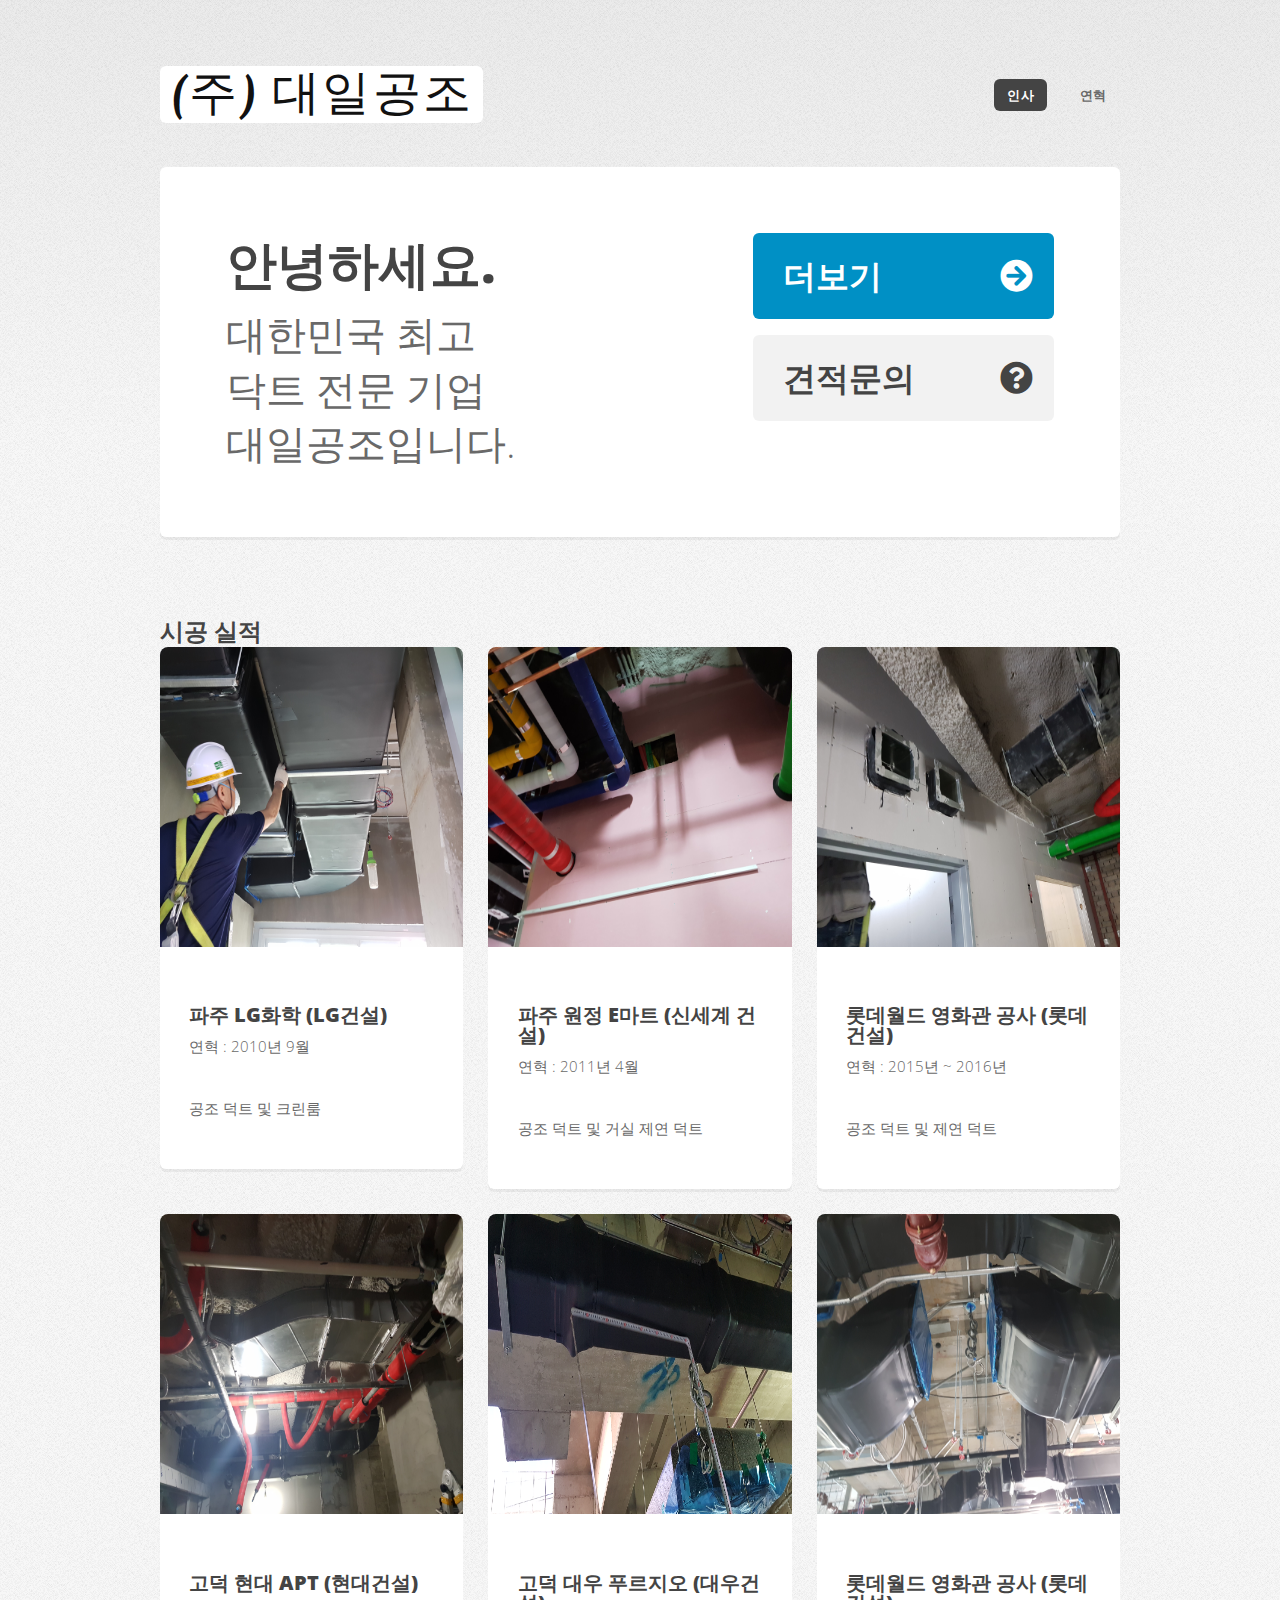
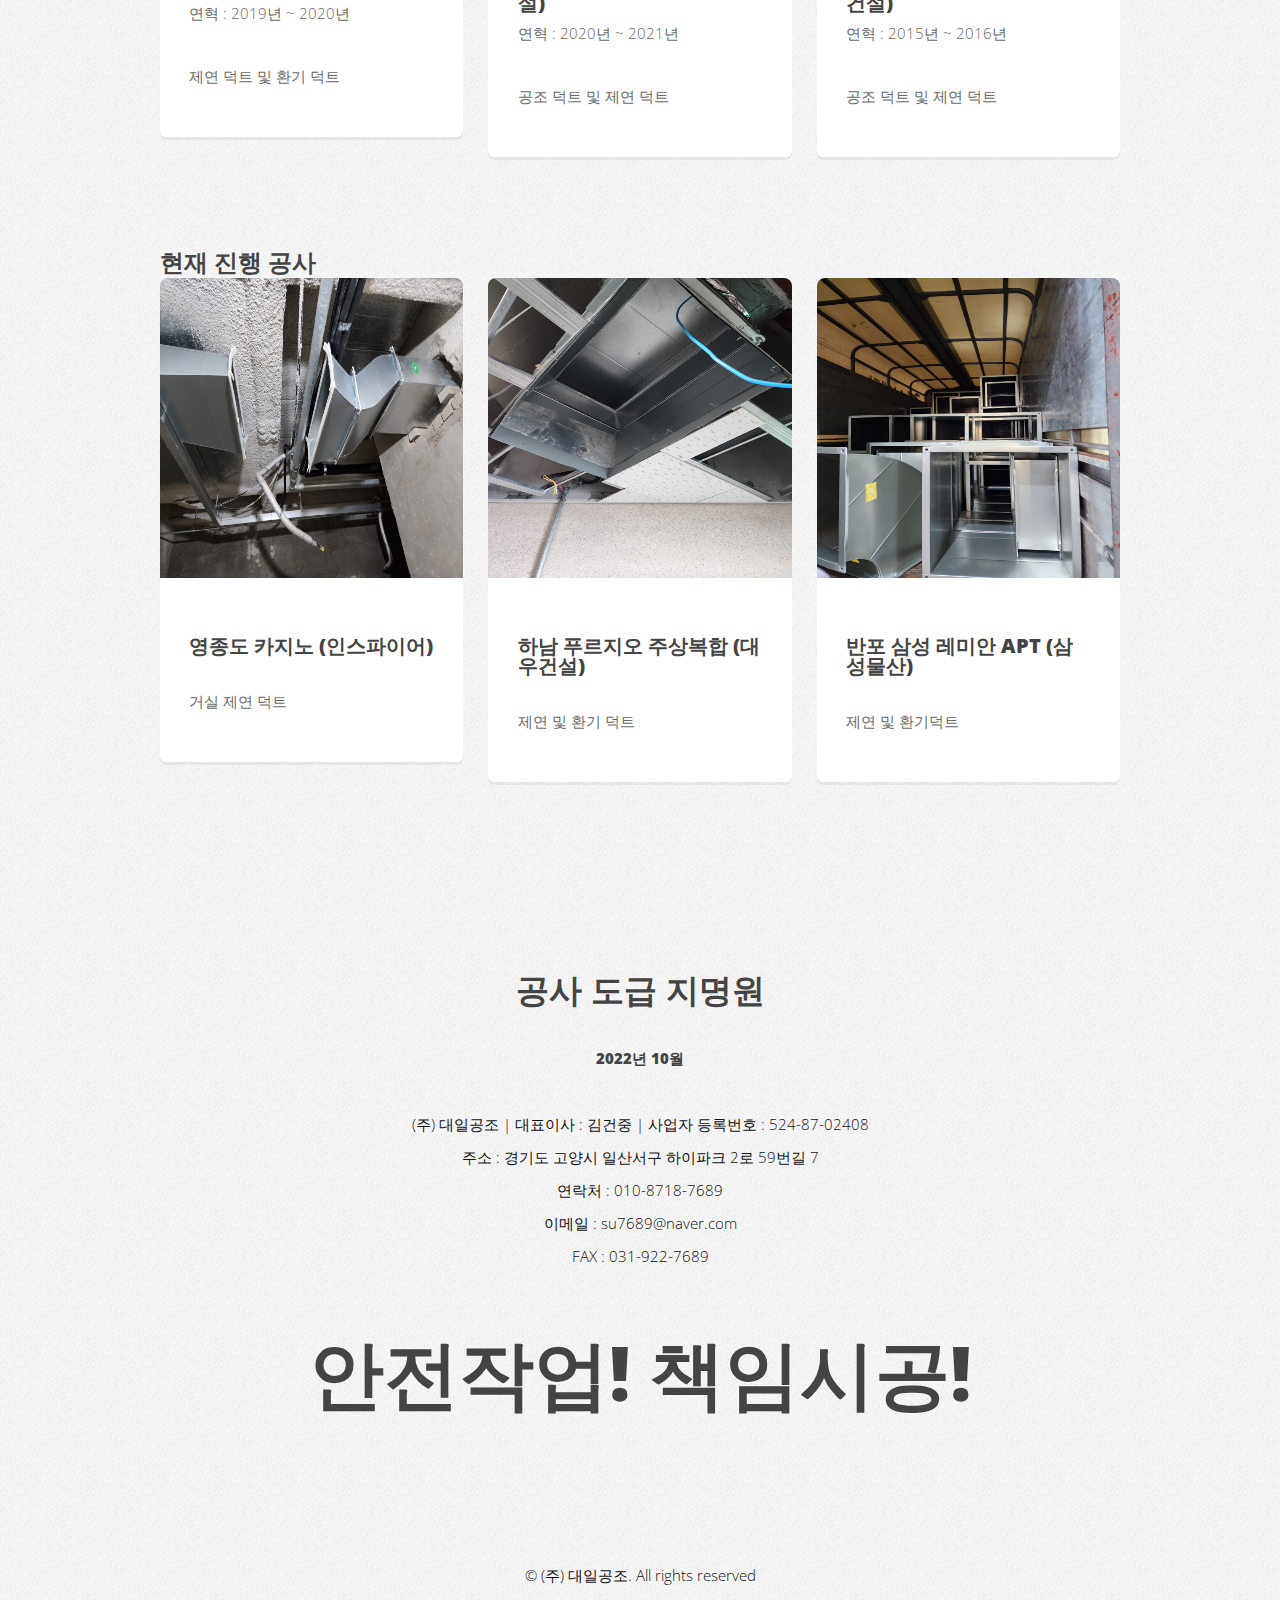
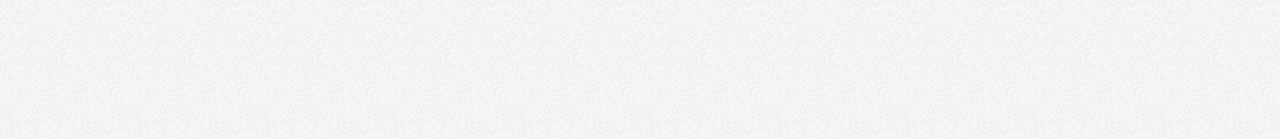
==== index.html @ 2bed3e85 "daeil" ====
<!DOCTYPE HTML>
<!--
	Verti by HTML5 UP
	html5up.net | @ajlkn
	Free for personal and commercial use under the CCA 3.0 license (html5up.net/license)
-->
<html>
	<head>
		<title>(주) 대일공조</title>
		<meta charset="utf-8" />
		<meta name="viewport" content="width=device-width, initial-scale=1, user-scalable=no" />
		<link rel="stylesheet" href="assets/css/main.css" />
	</head>
	<body class="is-preload homepage">
		<div id="page-wrapper">

			<!-- Header -->
				<div id="header-wrapper">
					<header id="header" class="container">

						<!-- Logo -->
							<div id="logo">
								<h1><a href="index.html">(주) 대일공조</a></h1><br/>								
								<!-- <span></span> -->
							</div>

						<!-- Nav -->
							<nav id="nav">
								<ul>
									<li class="current"><a href="index.html">인사</a></li>
									<!-- <li>
										<a href="#">Dropdown</a>
										<ul>
											<li><a href="#">Lorem ipsum dolor</a></li>
											<li><a href="#">Magna phasellus</a></li>
											<li>
												<a href="#">Phasellus consequat</a>
												<ul>
													<li><a href="#">Lorem ipsum dolor</a></li>
													<li><a href="#">Phasellus consequat</a></li>
													<li><a href="#">Magna phasellus</a></li>
													<li><a href="#">Etiam dolore nisl</a></li>
												</ul>
											</li>
											<li><a href="#">Veroeros feugiat</a></li>
										</ul>
									</li>
									<li><a href="left-sidebar.html">Left Sidebar</a></li>
									<li><a href="right-sidebar.html">Right Sidebar</a></li> -->
									<li><a href="no-sidebar.html">연혁</a></li>
								</ul>
							</nav>

					</header>
				</div>

			<!-- Banner -->
				<div id="banner-wrapper">
					<div id="banner" class="box container">
						<div class="row">
							<div class="col-7 col-12-medium">
								<h2>안녕하세요.</h2>
								<p>대한민국 최고 <br/> 닥트 전문 기업 <br/> 대일공조입니다.</p>
							</div>
							<div class="col-5 col-12-medium">
								<ul>
									<li><a href="no-sidebar.html" class="button large icon solid fa-arrow-circle-right">더보기</a></li>
									<li><a href="#" class="button alt large icon solid fa-question-circle">견적문의</a></li>
								</ul>
							</div>
						</div>
					</div>
				</div>

			<!-- Features -->
				<div id="features-wrapper">
					<div class="container">
						<br/>
						<h1 style="font-size: 24px;">시공 실적</h1>
						<div class="row">
							
							<div class="col-4 col-12-medium">

								<!-- Box -->
									<section class="box feature">
										<a href="#" class="image featured"><img src="images/dae1.jpeg" alt="" /></a>
										<div class="inner">
											<header>
												<h2>파주 LG화학 (LG건설)</h2>
												<p>
													연혁 : 2010년 9월 <br/>										 
												</p>
											</header>
											<p>공조 덕트 및 크린룸</p>
										</div>
									</section>

							</div>
							<div class="col-4 col-12-medium">

								<!-- Box -->
									<section class="box feature">
										<a href="#" class="image featured"><img src="images/dae2.jpeg" alt="" /></a>
										<div class="inner">
											<header>
												<h2>파주 원정 E마트 (신세계 건설)</h2>
												<p>연혁 : 2011년 4월</p>
											</header>
											<p>공조 덕트 및 거실 제연 덕트</p>
										</div>
									</section>

							</div>
							<div class="col-4 col-12-medium">

								<!-- Box -->
									<section class="box feature">
										<a href="#" class="image featured"><img src="images/dae3.jpeg" alt="" /></a>
										<div class="inner">
											<header>
												<h2>롯데월드 영화관 공사 (롯데건설)</h2>
												<p>연혁 : 2015년 ~ 2016년</p>
											</header>
											<p>공조 덕트 및 제연 덕트</p>
										</div>
									</section>

							</div>

							<div class="col-4 col-12-medium">

								<!-- Box -->
									<section class="box feature">
										<a href="#" class="image featured"><img src="images/dae4.jpeg" alt="" /></a>
										<div class="inner">
											<header>
												<h2>고덕 현대 APT (현대건설)</h2>
												<p>연혁 : 2019년 ~ 2020년</p>
											</header>
											<p>제연 덕트 및 환기 덕트</p>
										</div>
									</section>

							</div>

							<div class="col-4 col-12-medium">

								<!-- Box -->
									<section class="box feature">
										<a href="#" class="image featured"><img src="images/dae5.jpeg" alt="" /></a>
										<div class="inner">
											<header>
												<h2>고덕 대우 푸르지오 (대우건설)</h2>
												<p>연혁 : 2020년 ~ 2021년</p>
											</header>
											<p>공조 덕트 및 제연 덕트</p>
										</div>
									</section>

							</div>

							<div class="col-4 col-12-medium">

								<!-- Box -->
									<section class="box feature">
										<a href="#" class="image featured"><img src="images/dae6.jpeg" alt="" /></a>
										<div class="inner">
											<header>
												<h2>롯데월드 영화관 공사 (롯데건설)</h2>
												<p>연혁 : 2015년 ~ 2016년</p>
											</header>
											<p>공조 덕트 및 제연 덕트</p>
										</div>
									</section>

							</div>
						</div>
					</div>
				</div>

			<!-- Main -->
			<div id="features-wrapper">
				<div class="container">
					<h1 style="font-size: 24px;">현재 진행 공사</h1>
					<div class="row">
						
						<div class="col-4 col-12-medium">

							<!-- Box -->
								<section class="box feature">
									<a href="#" class="image featured"><img src="images/dae7.jpeg" alt="" /></a>
									<div class="inner">
										<header>
											<h2>영종도 카지노 (인스파이어)</h2>											
										</header>
										<p>거실 제연 덕트</p>
									</div>
								</section>

						</div>
						<div class="col-4 col-12-medium">

							<!-- Box -->
								<section class="box feature">
									<a href="#" class="image featured"><img src="images/dae8.jpeg" alt="" /></a>
									<div class="inner">
										<header>
											<h2>하남 푸르지오 주상복합 (대우건설)</h2>											
										</header>
										<p>제연 및 환기 덕트</p>
									</div>
								</section>

						</div>
						<div class="col-4 col-12-medium">

							<!-- Box -->
								<section class="box feature">
									<a href="#" class="image featured"><img src="images/dae9.jpeg" alt="" /></a>
									<div class="inner">
										<header>
											<h2>반포 삼성 레미안 APT (삼성물산)</h2>											
										</header>
										<p>제연 및 환기덕트</p>
									</div>
								</section>

						</div>
												
					</div>
				</div>
			</div>

			<!-- Footer -->
				<div id="footer-wrapper">
					<footer id="footer" class="container">
						
						

						<div class="row">
							<div class="col-12">
								<div id="copyright">
									<h2>공사 도급 지명원</h2>
									<h1>2022년 10월</h1>
									<br />
									<p style="color: #111;">
										(주) 대일공조 | 대표이사 : 김건중 | 사업자 등록번호 : 524-87-02408<br/>
										주소 : 경기도 고양시 일산서구 하이파크 2로 59번길 7<br/>
										연락처 : 010-8718-7689<br/>
										이메일 : su7689@naver.com<br/>
										FAX : 031-922-7689
									</p>
									<br/>
									<h2 style="font-size: 75px;">안전작업! 책임시공!</h2>
									<br/>
									<br/>
									<ul class="menu">
										<li style="color: #111;">&copy; (주) 대일공조. All rights reserved</li>
									</ul>

									
								</div>
							</div>
						</div>
					</footer>
				</div>

			</div>

		<!-- Scripts -->

			<script src="assets/js/jquery.min.js"></script>
			<script src="assets/js/jquery.dropotron.min.js"></script>
			<script src="assets/js/browser.min.js"></script>
			<script src="assets/js/breakpoints.min.js"></script>
			<script src="assets/js/util.js"></script>
			<script src="assets/js/main.js"></script>

	</body>
</html>
---- assets/css/main.css ----
@import url("fontawesome-all.min.css");
@import url("https://fonts.googleapis.com/css?family=Oleo+Script:400|Open+Sans:300,300italic,600,600italic,800");

/*
	Verti by HTML5 UP
	html5up.net | @ajlkn
	Free for personal and commercial use under the CCA 3.0 license (html5up.net/license)
*/

html, body, div, span, applet, object,
iframe, h1, h2, h3, h4, h5, h6, p, blockquote,
pre, a, abbr, acronym, address, big, cite,
code, del, dfn, em, img, ins, kbd, q, s, samp,
small, strike, strong, sub, sup, tt, var, b,
u, i, center, dl, dt, dd, ol, ul, li, fieldset,
form, label, legend, table, caption, tbody,
tfoot, thead, tr, th, td, article, aside,
canvas, details, embed, figure, figcaption,
footer, header, hgroup, menu, nav, output, ruby,
section, summary, time, mark, audio, video {
	margin: 0;
	padding: 0;
	border: 0;
	font-size: 100%;
	font: inherit;
	vertical-align: baseline;}

article, aside, details, figcaption, figure,
footer, header, hgroup, menu, nav, section {
	display: block;}

body {
	line-height: 1;
}

ol, ul {
	list-style: none;
}

blockquote, q {
	quotes: none;
}

	blockquote:before, blockquote:after, q:before, q:after {
		content: '';
		content: none;
	}

table {
	border-collapse: collapse;
	border-spacing: 0;
}

body {
	-webkit-text-size-adjust: none;
}

mark {
	background-color: transparent;
	color: inherit;
}

input::-moz-focus-inner {
	border: 0;
	padding: 0;
}

input, select, textarea {
	-moz-appearance: none;
	-webkit-appearance: none;
	-ms-appearance: none;
	appearance: none;
}

/* Basic */

	@-ms-viewport {
		width: device-width;
	}

	html {
		box-sizing: border-box;
	}

	*, *:before, *:after {
		box-sizing: inherit;
	}

	body {
		background-image: -moz-linear-gradient(top, rgba(0, 0, 0, 0.05), rgba(0, 0, 0, 0)), url("images/bg01.png");
		background-image: -webkit-linear-gradient(top, rgba(0, 0, 0, 0.05), rgba(0, 0, 0, 0)), url("images/bg01.png");
		background-image: -ms-linear-gradient(top, rgba(0, 0, 0, 0.05), rgba(0, 0, 0, 0)), url("images/bg01.png");
		background-image: linear-gradient(top, rgba(0, 0, 0, 0.05), rgba(0, 0, 0, 0)), url("images/bg01.png");
		background-color: #f7f7f7;
		background-position: top left, top left;
		background-repeat: repeat-x, repeat;
		background-size: 100% 30em, auto;
		font-family: 'Open Sans', sans-serif;
		font-size: 13pt;
		color: #696969;
		font-weight: 300;
		line-height: 2.25em;
	}

		body.is-preload *, body.is-preload *:before, body.is-preload *:after {
			-moz-animation: none !important;
			-webkit-animation: none !important;
			-ms-animation: none !important;
			animation: none !important;
			-moz-transition: none !important;
			-webkit-transition: none !important;
			-ms-transition: none !important;
			transition: none !important;
		}

	input, select, textarea {
		font-family: 'Open Sans', sans-serif;
		font-size: 13pt;
		color: #696969;
		font-weight: 300;
		line-height: 2.25em;
	}

	a {
		color: #0090c5;
		text-decoration: underline;
	}

		a:hover {
			text-decoration: none;
		}

	h1, h2, h3, h4, h5, h6 {
		color: #444;
		font-weight: 800;
	}

		h1 a, h2 a, h3 a, h4 a, h5 a, h6 a {
			color: inherit;
			text-decoration: none;
			outline: 0;
		}

	h2 {
		font-size: 2.25em;
		margin: 0 0 1.1em 0;
		line-height: 1em;
	}

	h3 {
		font-size: 1.35em;
		margin: 0 0 1em 0;
	}

	b, strong {
		font-weight: 600;
		color: #444;
	}

	i, em {
		font-style: italic;
	}

	br.clear {
		clear: both;
	}

	sub {
		position: relative;
		top: 0.5em;
		font-size: 0.8em;
	}

	sup {
		position: relative;
		top: -0.5em;
		font-size: 0.8em;
	}

	hr {
		border: 0;
		border-top: solid 1px #eee;
	}

	blockquote {
		border-left: solid 0.5em #eee;
		padding: 1em 0 1em 2em;
		font-style: italic;
	}

	p, ul, ol, dl, table {
		margin-bottom: 2em;
	}

/* Container */

	.container {
		margin: 0 auto;
		max-width: 100%;
		width: 1400px;
	}

		@media screen and (max-width: 1680px) {

			.container {
				width: 1200px;
			}

		}

		@media screen and (max-width: 1280px) {

			.container {
				width: 960px;
			}

		}

		@media screen and (max-width: 980px) {

			.container {
				width: 90%;
			}

		}

		@media screen and (max-width: 736px) {

			.container {
				width: 100%;
			}

		}

/* Row */

	.row {
		display: flex;
		flex-wrap: wrap;
		box-sizing: border-box;
		align-items: stretch;
	}

		.row > * {
			box-sizing: border-box;
		}

		.row.gtr-uniform > * > :last-child {
			margin-bottom: 0;
		}

		.row.aln-left {
			justify-content: flex-start;
		}

		.row.aln-center {
			justify-content: center;
		}

		.row.aln-right {
			justify-content: flex-end;
		}

		.row.aln-top {
			align-items: flex-start;
		}

		.row.aln-middle {
			align-items: center;
		}

		.row.aln-bottom {
			align-items: flex-end;
		}

		.row > .imp {
			order: -1;
		}

		.row > .col-1 {
			width: 8.33333%;
		}

		.row > .off-1 {
			margin-left: 8.33333%;
		}

		.row > .col-2 {
			width: 16.66667%;
		}

		.row > .off-2 {
			margin-left: 16.66667%;
		}

		.row > .col-3 {
			width: 25%;
		}

		.row > .off-3 {
			margin-left: 25%;
		}

		.row > .col-4 {
			width: 33.33333%;
		}

		.row > .off-4 {
			margin-left: 33.33333%;
		}

		.row > .col-5 {
			width: 41.66667%;
		}

		.row > .off-5 {
			margin-left: 41.66667%;
		}

		.row > .col-6 {
			width: 50%;
		}

		.row > .off-6 {
			margin-left: 50%;
		}

		.row > .col-7 {
			width: 58.33333%;
		}

		.row > .off-7 {
			margin-left: 58.33333%;
		}

		.row > .col-8 {
			width: 66.66667%;
		}

		.row > .off-8 {
			margin-left: 66.66667%;
		}

		.row > .col-9 {
			width: 75%;
		}

		.row > .off-9 {
			margin-left: 75%;
		}

		.row > .col-10 {
			width: 83.33333%;
		}

		.row > .off-10 {
			margin-left: 83.33333%;
		}

		.row > .col-11 {
			width: 91.66667%;
		}

		.row > .off-11 {
			margin-left: 91.66667%;
		}

		.row > .col-12 {
			width: 100%;
		}

		.row > .off-12 {
			margin-left: 100%;
		}

		.row.gtr-0 {
			margin-top: 0px;
			margin-left: 0px;
		}

			.row.gtr-0 > * {
				padding: 0px 0 0 0px;
			}

			.row.gtr-0.gtr-uniform {
				margin-top: 0px;
			}

				.row.gtr-0.gtr-uniform > * {
					padding-top: 0px;
				}

		.row.gtr-25 {
			margin-top: -10px;
			margin-left: -10px;
		}

			.row.gtr-25 > * {
				padding: 10px 0 0 10px;
			}

			.row.gtr-25.gtr-uniform {
				margin-top: -10px;
			}

				.row.gtr-25.gtr-uniform > * {
					padding-top: 10px;
				}

		.row.gtr-50 {
			margin-top: -20px;
			margin-left: -20px;
		}

			.row.gtr-50 > * {
				padding: 20px 0 0 20px;
			}

			.row.gtr-50.gtr-uniform {
				margin-top: -20px;
			}

				.row.gtr-50.gtr-uniform > * {
					padding-top: 20px;
				}

		.row {
			margin-top: -40px;
			margin-left: -40px;
		}

			.row > * {
				padding: 40px 0 0 40px;
			}

			.row.gtr-uniform {
				margin-top: -40px;
			}

				.row.gtr-uniform > * {
					padding-top: 40px;
				}

		.row.gtr-150 {
			margin-top: -60px;
			margin-left: -60px;
		}

			.row.gtr-150 > * {
				padding: 60px 0 0 60px;
			}

			.row.gtr-150.gtr-uniform {
				margin-top: -60px;
			}

				.row.gtr-150.gtr-uniform > * {
					padding-top: 60px;
				}

		.row.gtr-200 {
			margin-top: -80px;
			margin-left: -80px;
		}

			.row.gtr-200 > * {
				padding: 80px 0 0 80px;
			}

			.row.gtr-200.gtr-uniform {
				margin-top: -80px;
			}

				.row.gtr-200.gtr-uniform > * {
					padding-top: 80px;
				}

		@media screen and (max-width: 1680px) {

			.row {
				display: flex;
				flex-wrap: wrap;
				box-sizing: border-box;
				align-items: stretch;
			}

				.row > * {
					box-sizing: border-box;
				}

				.row.gtr-uniform > * > :last-child {
					margin-bottom: 0;
				}

				.row.aln-left {
					justify-content: flex-start;
				}

				.row.aln-center {
					justify-content: center;
				}

				.row.aln-right {
					justify-content: flex-end;
				}

				.row.aln-top {
					align-items: flex-start;
				}

				.row.aln-middle {
					align-items: center;
				}

				.row.aln-bottom {
					align-items: flex-end;
				}

				.row > .imp-xlarge {
					order: -1;
				}

				.row > .col-1-xlarge {
					width: 8.33333%;
				}

				.row > .off-1-xlarge {
					margin-left: 8.33333%;
				}

				.row > .col-2-xlarge {
					width: 16.66667%;
				}

				.row > .off-2-xlarge {
					margin-left: 16.66667%;
				}

				.row > .col-3-xlarge {
					width: 25%;
				}

				.row > .off-3-xlarge {
					margin-left: 25%;
				}

				.row > .col-4-xlarge {
					width: 33.33333%;
				}

				.row > .off-4-xlarge {
					margin-left: 33.33333%;
				}

				.row > .col-5-xlarge {
					width: 41.66667%;
				}

				.row > .off-5-xlarge {
					margin-left: 41.66667%;
				}

				.row > .col-6-xlarge {
					width: 50%;
				}

				.row > .off-6-xlarge {
					margin-left: 50%;
				}

				.row > .col-7-xlarge {
					width: 58.33333%;
				}

				.row > .off-7-xlarge {
					margin-left: 58.33333%;
				}

				.row > .col-8-xlarge {
					width: 66.66667%;
				}

				.row > .off-8-xlarge {
					margin-left: 66.66667%;
				}

				.row > .col-9-xlarge {
					width: 75%;
				}

				.row > .off-9-xlarge {
					margin-left: 75%;
				}

				.row > .col-10-xlarge {
					width: 83.33333%;
				}

				.row > .off-10-xlarge {
					margin-left: 83.33333%;
				}

				.row > .col-11-xlarge {
					width: 91.66667%;
				}

				.row > .off-11-xlarge {
					margin-left: 91.66667%;
				}

				.row > .col-12-xlarge {
					width: 100%;
				}

				.row > .off-12-xlarge {
					margin-left: 100%;
				}

				.row.gtr-0 {
					margin-top: 0px;
					margin-left: 0px;
				}

					.row.gtr-0 > * {
						padding: 0px 0 0 0px;
					}

					.row.gtr-0.gtr-uniform {
						margin-top: 0px;
					}

						.row.gtr-0.gtr-uniform > * {
							padding-top: 0px;
						}

				.row.gtr-25 {
					margin-top: -10px;
					margin-left: -10px;
				}

					.row.gtr-25 > * {
						padding: 10px 0 0 10px;
					}

					.row.gtr-25.gtr-uniform {
						margin-top: -10px;
					}

						.row.gtr-25.gtr-uniform > * {
							padding-top: 10px;
						}

				.row.gtr-50 {
					margin-top: -20px;
					margin-left: -20px;
				}

					.row.gtr-50 > * {
						padding: 20px 0 0 20px;
					}

					.row.gtr-50.gtr-uniform {
						margin-top: -20px;
					}

						.row.gtr-50.gtr-uniform > * {
							padding-top: 20px;
						}

				.row {
					margin-top: -40px;
					margin-left: -40px;
				}

					.row > * {
						padding: 40px 0 0 40px;
					}

					.row.gtr-uniform {
						margin-top: -40px;
					}

						.row.gtr-uniform > * {
							padding-top: 40px;
						}

				.row.gtr-150 {
					margin-top: -60px;
					margin-left: -60px;
				}

					.row.gtr-150 > * {
						padding: 60px 0 0 60px;
					}

					.row.gtr-150.gtr-uniform {
						margin-top: -60px;
					}

						.row.gtr-150.gtr-uniform > * {
							padding-top: 60px;
						}

				.row.gtr-200 {
					margin-top: -80px;
					margin-left: -80px;
				}

					.row.gtr-200 > * {
						padding: 80px 0 0 80px;
					}

					.row.gtr-200.gtr-uniform {
						margin-top: -80px;
					}

						.row.gtr-200.gtr-uniform > * {
							padding-top: 80px;
						}

		}

		@media screen and (max-width: 1280px) {

			.row {
				display: flex;
				flex-wrap: wrap;
				box-sizing: border-box;
				align-items: stretch;
			}

				.row > * {
					box-sizing: border-box;
				}

				.row.gtr-uniform > * > :last-child {
					margin-bottom: 0;
				}

				.row.aln-left {
					justify-content: flex-start;
				}

				.row.aln-center {
					justify-content: center;
				}

				.row.aln-right {
					justify-content: flex-end;
				}

				.row.aln-top {
					align-items: flex-start;
				}

				.row.aln-middle {
					align-items: center;
				}

				.row.aln-bottom {
					align-items: flex-end;
				}

				.row > .imp-large {
					order: -1;
				}

				.row > .col-1-large {
					width: 8.33333%;
				}

				.row > .off-1-large {
					margin-left: 8.33333%;
				}

				.row > .col-2-large {
					width: 16.66667%;
				}

				.row > .off-2-large {
					margin-left: 16.66667%;
				}

				.row > .col-3-large {
					width: 25%;
				}

				.row > .off-3-large {
					margin-left: 25%;
				}

				.row > .col-4-large {
					width: 33.33333%;
				}

				.row > .off-4-large {
					margin-left: 33.33333%;
				}

				.row > .col-5-large {
					width: 41.66667%;
				}

				.row > .off-5-large {
					margin-left: 41.66667%;
				}

				.row > .col-6-large {
					width: 50%;
				}

				.row > .off-6-large {
					margin-left: 50%;
				}

				.row > .col-7-large {
					width: 58.33333%;
				}

				.row > .off-7-large {
					margin-left: 58.33333%;
				}

				.row > .col-8-large {
					width: 66.66667%;
				}

				.row > .off-8-large {
					margin-left: 66.66667%;
				}

				.row > .col-9-large {
					width: 75%;
				}

				.row > .off-9-large {
					margin-left: 75%;
				}

				.row > .col-10-large {
					width: 83.33333%;
				}

				.row > .off-10-large {
					margin-left: 83.33333%;
				}

				.row > .col-11-large {
					width: 91.66667%;
				}

				.row > .off-11-large {
					margin-left: 91.66667%;
				}

				.row > .col-12-large {
					width: 100%;
				}

				.row > .off-12-large {
					margin-left: 100%;
				}

				.row.gtr-0 {
					margin-top: 0px;
					margin-left: 0px;
				}

					.row.gtr-0 > * {
						padding: 0px 0 0 0px;
					}

					.row.gtr-0.gtr-uniform {
						margin-top: 0px;
					}

						.row.gtr-0.gtr-uniform > * {
							padding-top: 0px;
						}

				.row.gtr-25 {
					margin-top: -6.25px;
					margin-left: -6.25px;
				}

					.row.gtr-25 > * {
						padding: 6.25px 0 0 6.25px;
					}

					.row.gtr-25.gtr-uniform {
						margin-top: -6.25px;
					}

						.row.gtr-25.gtr-uniform > * {
							padding-top: 6.25px;
						}

				.row.gtr-50 {
					margin-top: -12.5px;
					margin-left: -12.5px;
				}

					.row.gtr-50 > * {
						padding: 12.5px 0 0 12.5px;
					}

					.row.gtr-50.gtr-uniform {
						margin-top: -12.5px;
					}

						.row.gtr-50.gtr-uniform > * {
							padding-top: 12.5px;
						}

				.row {
					margin-top: -25px;
					margin-left: -25px;
				}

					.row > * {
						padding: 25px 0 0 25px;
					}

					.row.gtr-uniform {
						margin-top: -25px;
					}

						.row.gtr-uniform > * {
							padding-top: 25px;
						}

				.row.gtr-150 {
					margin-top: -37.5px;
					margin-left: -37.5px;
				}

					.row.gtr-150 > * {
						padding: 37.5px 0 0 37.5px;
					}

					.row.gtr-150.gtr-uniform {
						margin-top: -37.5px;
					}

						.row.gtr-150.gtr-uniform > * {
							padding-top: 37.5px;
						}

				.row.gtr-200 {
					margin-top: -50px;
					margin-left: -50px;
				}

					.row.gtr-200 > * {
						padding: 50px 0 0 50px;
					}

					.row.gtr-200.gtr-uniform {
						margin-top: -50px;
					}

						.row.gtr-200.gtr-uniform > * {
							padding-top: 50px;
						}

		}

		@media screen and (max-width: 980px) {

			.row {
				display: flex;
				flex-wrap: wrap;
				box-sizing: border-box;
				align-items: stretch;
			}

				.row > * {
					box-sizing: border-box;
				}

				.row.gtr-uniform > * > :last-child {
					margin-bottom: 0;
				}

				.row.aln-left {
					justify-content: flex-start;
				}

				.row.aln-center {
					justify-content: center;
				}

				.row.aln-right {
					justify-content: flex-end;
				}

				.row.aln-top {
					align-items: flex-start;
				}

				.row.aln-middle {
					align-items: center;
				}

				.row.aln-bottom {
					align-items: flex-end;
				}

				.row > .imp-medium {
					order: -1;
				}

				.row > .col-1-medium {
					width: 8.33333%;
				}

				.row > .off-1-medium {
					margin-left: 8.33333%;
				}

				.row > .col-2-medium {
					width: 16.66667%;
				}

				.row > .off-2-medium {
					margin-left: 16.66667%;
				}

				.row > .col-3-medium {
					width: 25%;
				}

				.row > .off-3-medium {
					margin-left: 25%;
				}

				.row > .col-4-medium {
					width: 33.33333%;
				}

				.row > .off-4-medium {
					margin-left: 33.33333%;
				}

				.row > .col-5-medium {
					width: 41.66667%;
				}

				.row > .off-5-medium {
					margin-left: 41.66667%;
				}

				.row > .col-6-medium {
					width: 50%;
				}

				.row > .off-6-medium {
					margin-left: 50%;
				}

				.row > .col-7-medium {
					width: 58.33333%;
				}

				.row > .off-7-medium {
					margin-left: 58.33333%;
				}

				.row > .col-8-medium {
					width: 66.66667%;
				}

				.row > .off-8-medium {
					margin-left: 66.66667%;
				}

				.row > .col-9-medium {
					width: 75%;
				}

				.row > .off-9-medium {
					margin-left: 75%;
				}

				.row > .col-10-medium {
					width: 83.33333%;
				}

				.row > .off-10-medium {
					margin-left: 83.33333%;
				}

				.row > .col-11-medium {
					width: 91.66667%;
				}

				.row > .off-11-medium {
					margin-left: 91.66667%;
				}

				.row > .col-12-medium {
					width: 100%;
				}

				.row > .off-12-medium {
					margin-left: 100%;
				}

				.row.gtr-0 {
					margin-top: 0px;
					margin-left: 0px;
				}

					.row.gtr-0 > * {
						padding: 0px 0 0 0px;
					}

					.row.gtr-0.gtr-uniform {
						margin-top: 0px;
					}

						.row.gtr-0.gtr-uniform > * {
							padding-top: 0px;
						}

				.row.gtr-25 {
					margin-top: -6.25px;
					margin-left: -6.25px;
				}

					.row.gtr-25 > * {
						padding: 6.25px 0 0 6.25px;
					}

					.row.gtr-25.gtr-uniform {
						margin-top: -6.25px;
					}

						.row.gtr-25.gtr-uniform > * {
							padding-top: 6.25px;
						}

				.row.gtr-50 {
					margin-top: -12.5px;
					margin-left: -12.5px;
				}

					.row.gtr-50 > * {
						padding: 12.5px 0 0 12.5px;
					}

					.row.gtr-50.gtr-uniform {
						margin-top: -12.5px;
					}

						.row.gtr-50.gtr-uniform > * {
							padding-top: 12.5px;
						}

				.row {
					margin-top: -25px;
					margin-left: -25px;
				}

					.row > * {
						padding: 25px 0 0 25px;
					}

					.row.gtr-uniform {
						margin-top: -25px;
					}

						.row.gtr-uniform > * {
							padding-top: 25px;
						}

				.row.gtr-150 {
					margin-top: -37.5px;
					margin-left: -37.5px;
				}

					.row.gtr-150 > * {
						padding: 37.5px 0 0 37.5px;
					}

					.row.gtr-150.gtr-uniform {
						margin-top: -37.5px;
					}

						.row.gtr-150.gtr-uniform > * {
							padding-top: 37.5px;
						}

				.row.gtr-200 {
					margin-top: -50px;
					margin-left: -50px;
				}

					.row.gtr-200 > * {
						padding: 50px 0 0 50px;
					}

					.row.gtr-200.gtr-uniform {
						margin-top: -50px;
					}

						.row.gtr-200.gtr-uniform > * {
							padding-top: 50px;
						}

		}

		@media screen and (max-width: 736px) {

			.row {
				display: flex;
				flex-wrap: wrap;
				box-sizing: border-box;
				align-items: stretch;
			}

				.row > * {
					box-sizing: border-box;
				}

				.row.gtr-uniform > * > :last-child {
					margin-bottom: 0;
				}

				.row.aln-left {
					justify-content: flex-start;
				}

				.row.aln-center {
					justify-content: center;
				}

				.row.aln-right {
					justify-content: flex-end;
				}

				.row.aln-top {
					align-items: flex-start;
				}

				.row.aln-middle {
					align-items: center;
				}

				.row.aln-bottom {
					align-items: flex-end;
				}

				.row > .imp-small {
					order: -1;
				}

				.row > .col-1-small {
					width: 8.33333%;
				}

				.row > .off-1-small {
					margin-left: 8.33333%;
				}

				.row > .col-2-small {
					width: 16.66667%;
				}

				.row > .off-2-small {
					margin-left: 16.66667%;
				}

				.row > .col-3-small {
					width: 25%;
				}

				.row > .off-3-small {
					margin-left: 25%;
				}

				.row > .col-4-small {
					width: 33.33333%;
				}

				.row > .off-4-small {
					margin-left: 33.33333%;
				}

				.row > .col-5-small {
					width: 41.66667%;
				}

				.row > .off-5-small {
					margin-left: 41.66667%;
				}

				.row > .col-6-small {
					width: 50%;
				}

				.row > .off-6-small {
					margin-left: 50%;
				}

				.row > .col-7-small {
					width: 58.33333%;
				}

				.row > .off-7-small {
					margin-left: 58.33333%;
				}

				.row > .col-8-small {
					width: 66.66667%;
				}

				.row > .off-8-small {
					margin-left: 66.66667%;
				}

				.row > .col-9-small {
					width: 75%;
				}

				.row > .off-9-small {
					margin-left: 75%;
				}

				.row > .col-10-small {
					width: 83.33333%;
				}

				.row > .off-10-small {
					margin-left: 83.33333%;
				}

				.row > .col-11-small {
					width: 91.66667%;
				}

				.row > .off-11-small {
					margin-left: 91.66667%;
				}

				.row > .col-12-small {
					width: 100%;
				}

				.row > .off-12-small {
					margin-left: 100%;
				}

				.row.gtr-0 {
					margin-top: 0px;
					margin-left: 0px;
				}

					.row.gtr-0 > * {
						padding: 0px 0 0 0px;
					}

					.row.gtr-0.gtr-uniform {
						margin-top: 0px;
					}

						.row.gtr-0.gtr-uniform > * {
							padding-top: 0px;
						}

				.row.gtr-25 {
					margin-top: -5px;
					margin-left: -5px;
				}

					.row.gtr-25 > * {
						padding: 5px 0 0 5px;
					}

					.row.gtr-25.gtr-uniform {
						margin-top: -5px;
					}

						.row.gtr-25.gtr-uniform > * {
							padding-top: 5px;
						}

				.row.gtr-50 {
					margin-top: -10px;
					margin-left: -10px;
				}

					.row.gtr-50 > * {
						padding: 10px 0 0 10px;
					}

					.row.gtr-50.gtr-uniform {
						margin-top: -10px;
					}

						.row.gtr-50.gtr-uniform > * {
							padding-top: 10px;
						}

				.row {
					margin-top: -20px;
					margin-left: -20px;
				}

					.row > * {
						padding: 20px 0 0 20px;
					}

					.row.gtr-uniform {
						margin-top: -20px;
					}

						.row.gtr-uniform > * {
							padding-top: 20px;
						}

				.row.gtr-150 {
					margin-top: -30px;
					margin-left: -30px;
				}

					.row.gtr-150 > * {
						padding: 30px 0 0 30px;
					}

					.row.gtr-150.gtr-uniform {
						margin-top: -30px;
					}

						.row.gtr-150.gtr-uniform > * {
							padding-top: 30px;
						}

				.row.gtr-200 {
					margin-top: -40px;
					margin-left: -40px;
				}

					.row.gtr-200 > * {
						padding: 40px 0 0 40px;
					}

					.row.gtr-200.gtr-uniform {
						margin-top: -40px;
					}

						.row.gtr-200.gtr-uniform > * {
							padding-top: 40px;
						}

		}

/* Section/Article */

	section, article {
		margin-bottom: 5em;
	}

	section > :last-child,
	article > :last-child,
	section:last-child,
	article:last-child {
		margin-bottom: 0;
	}

	header {
		margin: 0 0 2em 0;
	}

		header h2, header h3 {
			margin: 0 0 0.25em 0;
		}

		header p {
			margin: 0;
		}

	footer {
		margin: 2.5em 0 0 0;
	}

/* Forms */

	form label {
		display: block;
		font-weight: 800;
		margin: 0 0 1em 0;
		font-size: 0.8em;
		color: #444;
	}

	form input[type="text"],
	form input[type="email"],
	form input[type="password"],
	form select,
	form textarea {
		-webkit-appearance: none;
		display: block;
		width: 100%;
		border-radius: 8px;
		border: solid 1px #eee;
	}

		form input[type="text"]:focus,
		form input[type="email"]:focus,
		form input[type="password"]:focus,
		form select:focus,
		form textarea:focus {
			border-color: #0090c5;
		}

	form input[type="text"],
	form input[type="email"],
	form input[type="password"] {
		line-height: 3em;
		padding: 0 1em;
	}

	form select {
		line-height: 3em;
		padding: 0 1em;
	}

	form textarea {
		min-height: 9em;
		padding: 1em;
	}

	form ::-webkit-input-placeholder {
		color: #555 !important;
	}

	form :-moz-placeholder {
		color: #555 !important;
	}

	form ::-moz-placeholder {
		color: #555 !important;
	}

	form :-ms-input-placeholder {
		color: #555 !important;
	}

	form ::-moz-focus-inner {
		border: 0;
	}

/* Tables */

	table {
		width: 100%;
	}

		table tr {
			border-top: solid 1px #eee;
		}

			table tr:first-child {
				border-top: 0;
			}

		table td {
			padding: 0.5em 1em 0.5em 1em;
		}

		table th {
			text-align: left;
			padding: 0.5em 1em 0.5em 1em;
			font-weight: 800;
			margin: 0 0 1em 0;
		}

		table thead {
			background: #404248;
			color: #fff;
		}

/* Image */

	.image {
		display: inline-block;
		outline: 0;
	}

		.image img {
			display: block;
			width: 100%;
			border-radius: 8px;
		}

		.image.fit {
			display: block;
			width: 100%;
		}

		.image.featured {
			display: block;
			width: 100%;			
			margin: 0 0 2.5em 0;
		}

		.image.left {
			float: left;
			margin: 0 2em 2em 0;
		}

		.image.centered {
			display: block;
			margin: 0 0 2.5em 0;
		}

			.image.centered img {
				margin: 0 auto;
				width: auto;
			}

/* Button */

	input[type="button"],
	input[type="submit"],
	input[type="reset"],
	button,
	.button {
		-moz-transition: background-color .25s ease-in-out;
		-webkit-transition: background-color .25s ease-in-out;
		-ms-transition: background-color .25s ease-in-out;
		transition: background-color .25s ease-in-out;
		-webkit-appearance: none;
		position: relative;
		display: inline-block;
		background: #0090c5;
		color: #fff;
		text-decoration: none;
		border-radius: 6px;
		font-weight: 800;
		outline: 0;
		border: 0;
		cursor: pointer;
		font-size: 1.35em;
		padding: 0.6em 1.5em;
	}

		input[type="button"].icon:before,
		input[type="submit"].icon:before,
		input[type="reset"].icon:before,
		button.icon:before,
		.button.icon:before {
			position: relative;
			margin-right: 0.5em;
			top: 0.05em;
		}

		input[type="button"]:hover,
		input[type="submit"]:hover,
		input[type="reset"]:hover,
		button:hover,
		.button:hover {
			background: #10a0d5;
		}

		input[type="button"]:active,
		input[type="submit"]:active,
		input[type="reset"]:active,
		button:active,
		.button:active {
			background: #20b0e5;
		}

		input[type="button"].alt,
		input[type="submit"].alt,
		input[type="reset"].alt,
		button.alt,
		.button.alt {
			background: #f1f1f1;
			background: rgba(0, 0, 0, 0.05);
			color: #444;
		}

			input[type="button"].alt:hover,
			input[type="submit"].alt:hover,
			input[type="reset"].alt:hover,
			button.alt:hover,
			.button.alt:hover {
				background: #e8e8e8;
				background: rgba(0, 0, 0, 0.085);
			}

			input[type="button"].alt:active,
			input[type="submit"].alt:active,
			input[type="reset"].alt:active,
			button.alt:active,
			.button.alt:active {
				background: #e4e4e4;
				background: rgba(0, 0, 0, 0.15);
			}

		input[type="button"].large,
		input[type="submit"].large,
		input[type="reset"].large,
		button.large,
		.button.large {
			font-size: 2.25em;
			padding: 0.8em 0.9em;
		}

/* List */

	ul {
		list-style: disc;
		padding-left: 1em;
	}

		ul li {
			padding-left: 0.5em;
		}

		ul.style2 {
			list-style: none;
			padding-left: 0;
		}

			ul.style2 li {
				padding-left: 0;
			}

	ol {
		list-style: decimal;
		padding-left: 1.25em;
	}

		ol li {
			padding-left: 0.25em;
		}

/* Actions */

	ul.actions {
		list-style: none;
		padding-left: 0;
	}

		ul.actions li {
			display: inline-block;
			padding: 0 0 0 0.25em;
			margin: 0 0 0 0.25em;
		}

			ul.actions li:first-child {
				margin-left: 0;
				padding-left: 0;
			}

/* Menu */

	ul.menu {
		list-style: none;
		padding-left: 0;
	}

		ul.menu li {
			border-left: solid 1px #e0e0e0;
			display: inline-block;
			padding: 0 0 0 0.75em;
			margin: 0 0 0 0.75em;
		}

			ul.menu li:first-child {
				border-left: 0;
				margin-left: 0;
				padding-left: 0;
			}

/* Box */

	.box {
		background: #fff;
		border-radius: 6px;
		box-shadow: 0px 3px 0px 0px rgba(0, 0, 0, 0.05);
		padding: 2em;
	}

		.box.feature {
			padding: 0;
		}

			.box.feature .inner {
				padding: 4em 2em 3em 2em;
			}

			.box.feature h2 {
				font-size: 1.35em;
			}

			.box.feature p {
				margin: 0;
			}

			.box.feature .image {
				position: relative;
				margin: 0;
			}

				.box.feature .image img {
					height: 300px;
					border-bottom-left-radius: 0;
					border-bottom-right-radius: 0;
				}

/* Icons */

	.icon {
		text-decoration: none;
		position: relative;
		text-decoration: none;
	}

		.icon:before {
			-moz-osx-font-smoothing: grayscale;
			-webkit-font-smoothing: antialiased;
			display: inline-block;
			font-style: normal;
			font-variant: normal;
			text-rendering: auto;
			line-height: 1;
			text-transform: none !important;
			font-family: 'Font Awesome 5 Free';
			font-weight: 400;
		}

		.icon:before {
			line-height: inherit;
		}

		.icon.solid:before {
			font-weight: 900;
		}

		.icon.brands:before {
			font-family: 'Font Awesome 5 Brands';
		}

		.icon > .label {
			display: none;
		}

/* Widgets */

	.widget.thumbnails .grid {
		margin: 0 0 3em 0;
	}

	.widget.thumbnails .image {
		margin: 0;
	}

	.widget.contact ul {
		list-style: none;
		padding-left: 0;
		overflow: hidden;
		position: relative;
		left: -4px;
		top: 4px;
		margin-bottom: 1.5em;
	}

		.widget.contact ul li {
			display: inline-block;
			margin-right: 0.25em;
			padding-left: 0;
		}

			.widget.contact ul li a {
				-moz-transition: background-color .25s ease-in-out;
				-webkit-transition: background-color .25s ease-in-out;
				-ms-transition: background-color .25s ease-in-out;
				transition: background-color .25s ease-in-out;
				display: inline-block;
				width: 2.5em;
				height: 2.5em;
				text-align: center;
				line-height: 2.5em;
				border-radius: 0.35em;
				outline: 0;
				opacity: 0.75;
				text-decoration: none;
				background: #222222;
			}

				.widget.contact ul li a:before {
					color: #f3f3f3;
					font-size: 1.5em;
					line-height: inherit;
				}

				.widget.contact ul li a:hover {
					background: #444444;
				}

				.widget.contact ul li a:active {
					background: #666666;
				}

/* Wrappers */

	#header-wrapper {
		padding: 4.5em 0 3em 0;
	}

	#features-wrapper {
		padding: 3em 0 3em 0;
	}

	#main-wrapper {
		background: #fff;
		box-shadow: 0px 3px 0px 0px rgba(0, 0, 0, 0.05);
		padding: 5em 0 5em 0;
	}

	#footer-wrapper {
		padding: 6em 0 8em 0;
	}

/* Header */

	#header {
		position: relative;
	}

/* Logo */

	#logo {
		display: inline-block;
	}

		#logo h1 {
			background: #fff;
			color: #111;
			border-radius: 6px;
			font-family: 'Oleo Script', serif;
			font-weight: 400;
			padding: 0.25em 0.2em 0.25em 0.2em;
			font-size: 3.25em;
			letter-spacing: 0.05em;
			display: inline-block;
			vertical-align: middle;
		}

		#logo span {
			font-weight: 800;
			line-height: 4.5em;
			letter-spacing: 0.025em;
			font-size: 0.9em;
			vertical-align: middle;
			margin: 0 0 0 1.25em;
		}

/* Nav */

	#nav {
		position: absolute;
		right: 0;
		top: 0;
		font-size: 0.9em;
	}

		#nav ul {
			list-style: none;
			padding-left: 0;
		}

			#nav ul li {
				float: left;
				line-height: 4.5em;
				padding-left: 1.5em;
			}

				#nav ul li a, #nav ul li span {
					-moz-transition: background-color .25s ease-in-out;
					-webkit-transition: background-color .25s ease-in-out;
					-ms-transition: background-color .25s ease-in-out;
					transition: background-color .25s ease-in-out;
					font-weight: 800;
					letter-spacing: 0.025em;
					color: #696969;
					text-decoration: none;
					border-radius: 6px;
					padding: 0.5em 1em 0.5em 1em;
				}

				#nav ul li > ul {
					display: none;
				}

				#nav ul li:hover a, #nav ul li:hover span {
					background: #fff;
				}

				#nav ul li.active a, #nav ul li.active span {
					background: #fff;
				}

				#nav ul li.current a {
					background: #444;
					color: #fff;
				}

	.dropotron {
		background: #fff;
		letter-spacing: 0.025em;
		color: #696969;
		text-decoration: none;
		border-radius: 6px;
		padding: 0.75em 0;
		min-width: 15em;
		box-shadow: inset 0 0 0 1px rgba(0, 0, 0, 0.1), 0 0.25em 0.25em 0.1em rgba(0, 0, 0, 0.025);
		margin-top: calc(-0.75em + 1px);
		margin-left: -1px;
		list-style: none;
		padding-left: 0;
	}

		.dropotron li {
			border-top: solid 1px #eee;
			line-height: 3em;
			padding-left: 0;
		}

			.dropotron li:first-child {
				border-top: 0;
			}

			.dropotron li > a, .dropotron li > span {
				-moz-transition: color .25s ease-in-out, background-color .25s ease-in-out;
				-webkit-transition: color .25s ease-in-out, background-color .25s ease-in-out;
				-ms-transition: color .25s ease-in-out, background-color .25s ease-in-out;
				transition: color .25s ease-in-out, background-color .25s ease-in-out;
				text-decoration: none;
				color: inherit;
				display: block;
				padding: 0 1.5em;
			}

				.dropotron li > a:hover, .dropotron li > span:hover {
					background: #eee;
				}

			.dropotron li.active > a, .dropotron li.active > span {
				background: #eee;
			}

		.dropotron.level-0 {
			font-size: 0.8em;
			margin-left: 1.5em;
			margin-top: 0;
		}

			.dropotron.level-0:before {
				content: '';
				position: absolute;
				top: -0.5em;
				left: 1em;
				border-bottom: solid 0.75em #ffffff;
				border-left: solid 0.75em transparent;
				border-right: solid 0.75em transparent;
				z-index: 1;
			}

/* Banner */

	#banner {
		position: relative;
		padding: 4.5em;
	}

		#banner h2 {
			font-size: 3.5em;
			margin: 0.1em 0 0.35em 0;
		}

		#banner p {
			font-size: 2.75em;
			line-height: 1.35em;
			margin: 0;
		}

		#banner .button {
			width: 100%;
			margin-bottom: 0.5em;
		}

			#banner .button.icon:before {
				position: absolute;
				right: 0.15em;
				top: 50%;
				margin-top: -0.5em;
			}

			#banner .button.alt {
				margin-bottom: 0;
			}

		#banner ul {
			list-style: none;
			padding-left: 0;
			margin: 0 0 0 2em;
		}

			#banner ul li {
				padding-left: 0;
			}

/* Footer */

	#footer {
		margin-top: 0;
	}

		#footer a {
			color: inherit;
		}

	#copyright {
		color: #aaa;
		padding: 4em 0 0 0;
		text-align: center;
	}

		#copyright a {
			color: inherit;
		}

/* XLarge */

	@media screen and (max-width: 1680px) {

		/* Basic */

			body, input, select, textarea {
				font-size: 12pt;
			}

	}

/* Large */

	@media screen and (max-width: 1280px) {

		/* Basic */

			body, input, select, textarea {
				font-size: 11pt;
			}

	}

/* Medium */

	#navPanel, #navToggle {
		display: none;
	}

	@media screen and (max-width: 980px) {

		/* Basic */

			html, body {
				overflow-x: hidden;
			}

			body, input, select, textarea {
				font-size: 11pt;
			}

		/* Section/Article */

			section, article {
				clear: both;
				margin-bottom: 3em !important;
			}

			section.last, article.last {
				margin-bottom: 0 !important;
			}

		/* Image */

			.image.left {
				width: 25%;
				margin-bottom: 2em !important;
			}

		/* Menu */

			ul.menu li {
				display: block;
				border: 0 !important;
				padding: 0 !important;
				margin: 0 !important;
			}

		/* Actions */

			ul.actions li {
				display: block;
				padding: 0;
				margin: 1em 0 0 0;
			}

				ul.actions li:first-child {
					margin-top: 0;
				}

		/* Button */

			input[type="button"],
			input[type="submit"],
			input[type="reset"],
			button,
			.button {
				width: 100%;
				text-align: center;
				font-size: 1.35em;
				padding: 0.85em 0 !important;
			}

				input[type="button"].icon,
				input[type="submit"].icon,
				input[type="reset"].icon,
				button.icon,
				.button.icon {
					padding-right: 0.75em !important;
				}

					input[type="button"].icon:before,
					input[type="submit"].icon:before,
					input[type="reset"].icon:before,
					button.icon:before,
					.button.icon:before {
						margin-right: 0.5em;
						top: 0.05em;
					}

		/* Wrappers */

			#header-wrapper {
				padding: 3em 0 1em 0;
				text-align: center;
			}

			#footer-wrapper {
				padding: 6em 0 4em 0;
			}

		/* Header */

			#header {
				margin: 0 auto;
			}

		/* Logo */

			#logo span {
				display: block;
				margin: 0;
			}

		/* Nav */

			#nav {
				display: none;
			}

		/* Banner */

			#banner {
				padding: 4.5em 3em;
				text-align: center;
			}

				#banner ul {
					margin: 2em 0 0 0;
				}

				#banner .button.icon:before {
					position: relative;
					right: auto;
					top: auto;
				}

		/* Content */

			#content {
				border-bottom: solid 1px #e8e8e8;
				padding-bottom: 4em;
				margin-bottom: 0 !important;
			}

				#content > :last-child {
					margin-bottom: 0 !important;
				}

			#sidebar > :last-child {
				margin-bottom: 0 !important;
			}

		/* Footer */

			#copyright {
				padding: 0;
			}

		/* Nav */

			#page-wrapper {
				-moz-backface-visibility: hidden;
				-webkit-backface-visibility: hidden;
				-ms-backface-visibility: hidden;
				backface-visibility: hidden;
				-moz-transition: -moz-transform 0.5s ease;
				-webkit-transition: -webkit-transform 0.5s ease;
				-ms-transition: -ms-transform 0.5s ease;
				transition: transform 0.5s ease;
				padding-bottom: 1px;
			}

			#navToggle {
				-moz-backface-visibility: hidden;
				-webkit-backface-visibility: hidden;
				-ms-backface-visibility: hidden;
				backface-visibility: hidden;
				-moz-transition: -moz-transform 0.5s ease;
				-webkit-transition: -webkit-transform 0.5s ease;
				-ms-transition: -ms-transform 0.5s ease;
				transition: transform 0.5s ease;
				display: block;
				height: 44px;
				left: 0;
				position: fixed;
				top: 0;
				width: 100%;
				z-index: 10001;
			}

				#navToggle .toggle {
					text-decoration: none;
					width: 70px;
					height: 50px;
					opacity: 0.35;
				}

					#navToggle .toggle:before {
						-moz-osx-font-smoothing: grayscale;
						-webkit-font-smoothing: antialiased;
						display: inline-block;
						font-style: normal;
						font-variant: normal;
						text-rendering: auto;
						line-height: 1;
						text-transform: none !important;
						font-family: 'Font Awesome 5 Free';
						font-weight: 900;
					}

					#navToggle .toggle:before {
						display: inline-block;
						text-decoration: none;
						position: absolute;
						left: 6px;
						top: 6px;
						background: rgba(0, 0, 0, 0.5);
						width: 58px;
						height: 38px;
						border-radius: 6px;
						content: '\f0c9';
						color: #fff;
						text-align: center;
						line-height: 38px;
						font-size: 20px;
					}

					#navToggle .toggle:active {
						opacity: 0.75;
					}

			#navPanel {
				-moz-backface-visibility: hidden;
				-webkit-backface-visibility: hidden;
				-ms-backface-visibility: hidden;
				backface-visibility: hidden;
				-moz-transform: translateX(-275px);
				-webkit-transform: translateX(-275px);
				-ms-transform: translateX(-275px);
				transform: translateX(-275px);
				-moz-transition: -moz-transform 0.5s ease;
				-webkit-transition: -webkit-transform 0.5s ease;
				-ms-transition: -ms-transform 0.5s ease;
				transition: transform 0.5s ease;
				display: block;
				height: 100%;
				left: 0;
				overflow-y: auto;
				position: fixed;
				top: 0;
				width: 275px;
				z-index: 10002;
				background: #fff;
				box-shadow: inset -3px 0px 0px 0px #dfdfdf;
				padding: 0 23px 0 20px;
			}

				#navPanel .link {
					display: block;
					text-decoration: none;
					height: 54px;
					line-height: 54px;
					border-top: solid 1px #e8e8e8;
					color: #696969;
				}

					#navPanel .link:first-child {
						border-top: 0;
					}

				#navPanel .indent-1 {
					display: inline-block;
					width: 1em;
				}

				#navPanel .indent-2 {
					display: inline-block;
					width: 2em;
				}

				#navPanel .indent-3 {
					display: inline-block;
					width: 3em;
				}

				#navPanel .indent-4 {
					display: inline-block;
					width: 4em;
				}

				#navPanel .indent-5 {
					display: inline-block;
					width: 5em;
				}

				#navPanel .depth-0 {
					color: #444;
					font-weight: 800;
				}

			body.navPanel-visible #page-wrapper {
				-moz-transform: translateX(275px);
				-webkit-transform: translateX(275px);
				-ms-transform: translateX(275px);
				transform: translateX(275px);
			}

			body.navPanel-visible #navToggle {
				-moz-transform: translateX(275px);
				-webkit-transform: translateX(275px);
				-ms-transform: translateX(275px);
				transform: translateX(275px);
			}

			body.navPanel-visible #navPanel {
				-moz-transform: translateX(0);
				-webkit-transform: translateX(0);
				-ms-transform: translateX(0);
				transform: translateX(0);
			}

	}

/* Small */

	@media screen and (max-width: 736px) {

		/* Basic */

			body, input, select, textarea {
				line-height: 2em;
			}

			h2, h3, h4, h5, h6 {
				font-size: 13pt;
				margin: 0 0 1em 0;
			}

		/* Section/Article */

			section, article {
				clear: both;
				margin-bottom: 3em !important;
			}

				section.last, article.last {
					margin-bottom: 0 !important;
				}

		/* Image */

			.image.left {
				width: 25%;
				margin-bottom: 2em !important;
			}

		/* Menu */

			ul.menu li {
				display: block;
				border: 0 !important;
				padding: 0 !important;
				margin: 0 !important;
			}

		/* Actions */

			ul.actions li {
				display: block;
				padding: 0;
				margin: 1em 0 0 0;
			}

				ul.actions li:first-child {
					margin-top: 0;
				}

		/* Button */

			input[type="button"],
			input[type="submit"],
			input[type="reset"],
			button,
			.button {
				width: 100%;
				text-align: center;
				font-size: 1.25em !important;
				padding: 0.65em 0 !important;
			}

				input[type="button"].icon,
				input[type="submit"].icon,
				input[type="reset"].icon,
				button.icon,
				.button.icon {
					padding-right: 0.75em !important;
				}

					input[type="button"].icon:before,
					input[type="submit"].icon:before,
					input[type="reset"].icon:before,
					button.icon:before,
					.button.icon:before {
						margin-right: 0.5em;
						top: 0.05em;
					}

		/* Box */

			.box {
				padding: 15px 15px 15px 15px;
				margin: 0;
			}

				.box.feature {
					margin: 20px 0 0 0 !important;
					padding: 0;
				}

					.box.feature .inner {
						padding: 30px 15px 30px 15px;
					}

					.box.feature p {
						margin: 0;
					}

					.box.feature .image {
						position: relative;
						margin: 0;
					}

						.box.feature .image img {
							border-bottom-left-radius: 0;
							border-bottom-right-radius: 0;
						}

		/* Widgets */

			.widget.thumbnails .image {
				margin: 0;
			}

			.widget.thumbnails .x {
				padding: 1em 0.5em 0 0;
			}

			.widget.thumbnails .y {
				padding: 1em 0 0 0.5em;
			}

			.widget.thumbnails .row:first-child .x, .widget.thumbnails .row:first-child .y {
				padding-top: 0;
			}

		/* Wrappers */

			#header-wrapper {
				padding: 3em 0 1.5em 0;
			}

			#banner-wrapper {
				padding: 0 15px 0 15px;
			}

			#features-wrapper {
				padding: 0 15px 40px 15px;
			}

			#main-wrapper, #footer-wrapper {
				padding: 40px 30px 40px 30px;
			}

		/* Logo */

			#logo h1 {
				font-size: 2.75em;
				padding: 0.2em 0.275em;
			}

			#logo span {
				line-height: 3em;
			}

		/* Banner */

			#banner {
				text-align: center;
				padding: 15px 15px 15px 15px;
				margin: 0 auto !important;
			}

				#banner h2 {
					font-size: 2em;
					margin: 0.75em 0 0.5em 0;
				}

				#banner p {
					font-size: 1.5em;
					line-height: 1.5em;
					margin: 0;
				}

				#banner ul {
					margin: 0;
				}

				#banner .button {
					margin: 0 0 1em 0;
				}

		/* Content */

			#content {
				padding-bottom: 3em;
			}

		/* Footer */

			#footer section {
				border-bottom: solid 1px #ccc;
				padding-bottom: 3em;
				margin-bottom: 1em !important;
			}

			#copyright {
				text-align: left;
			}

	}
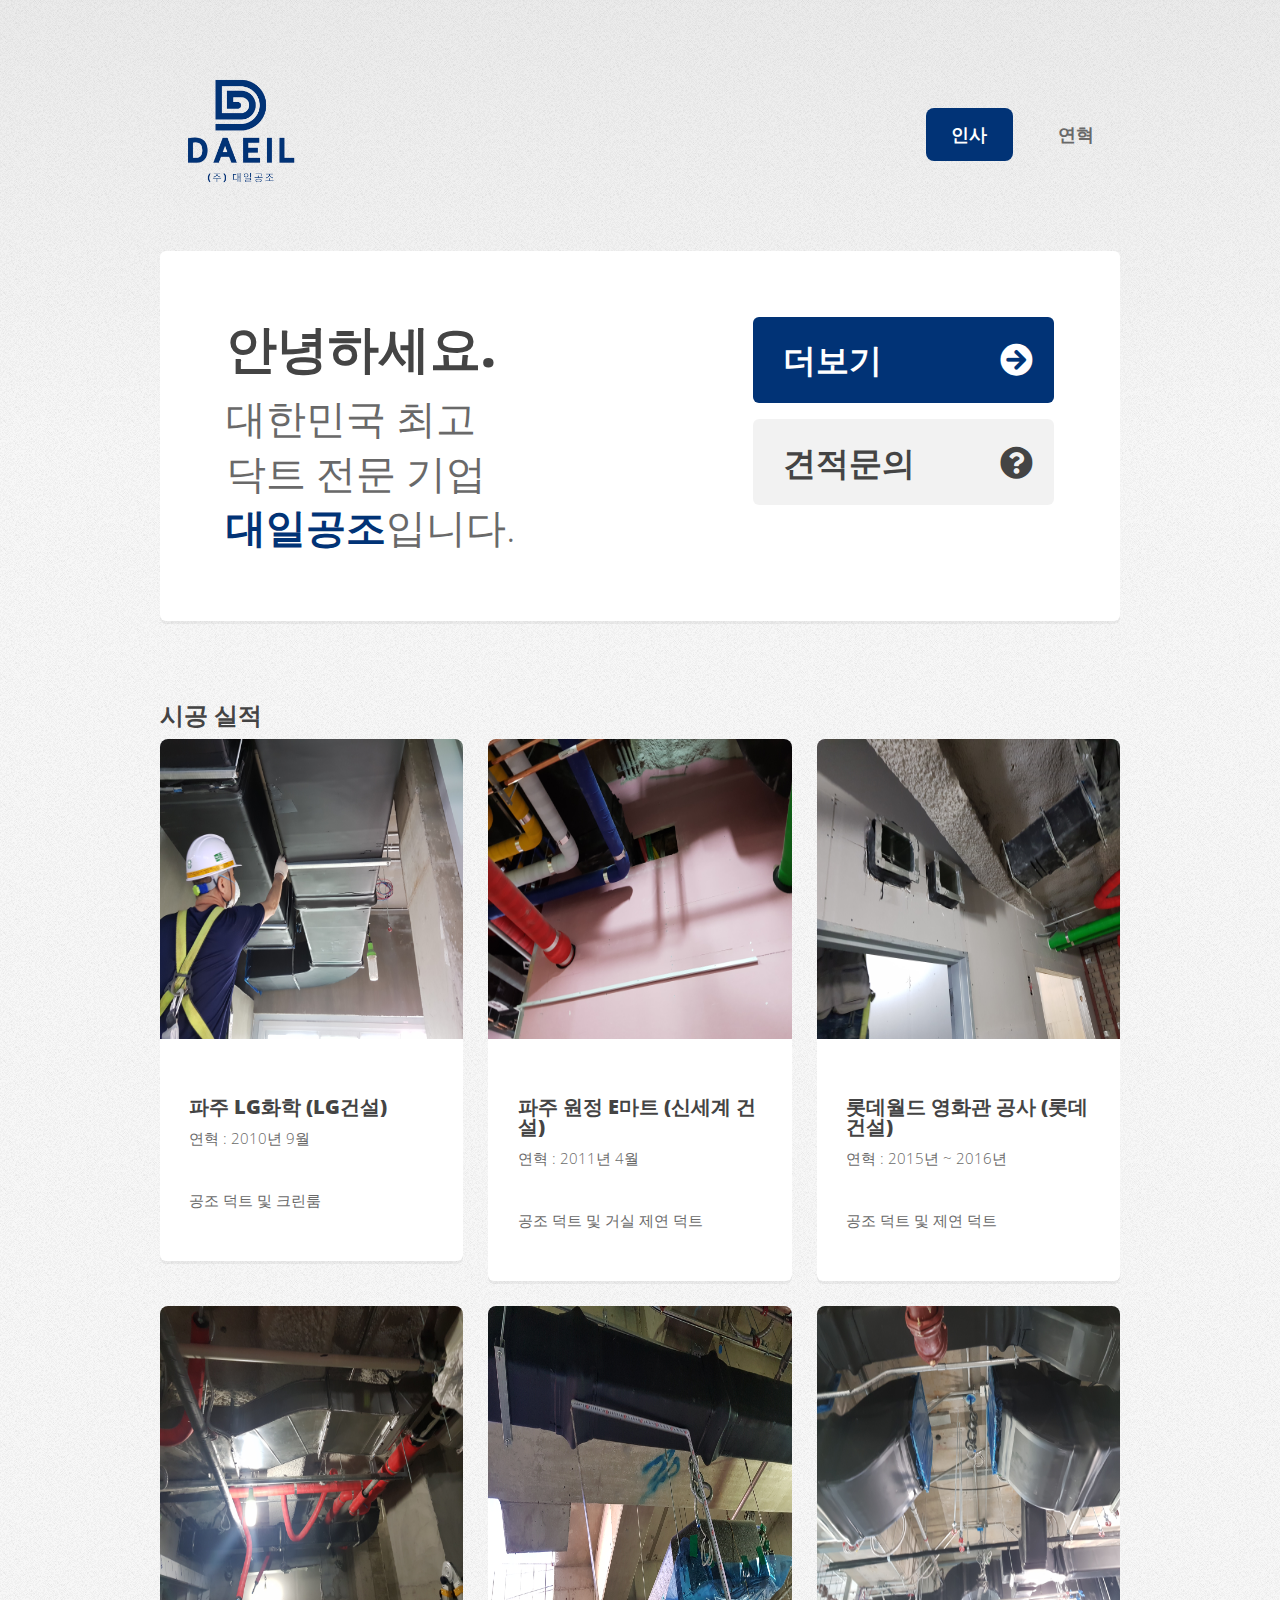
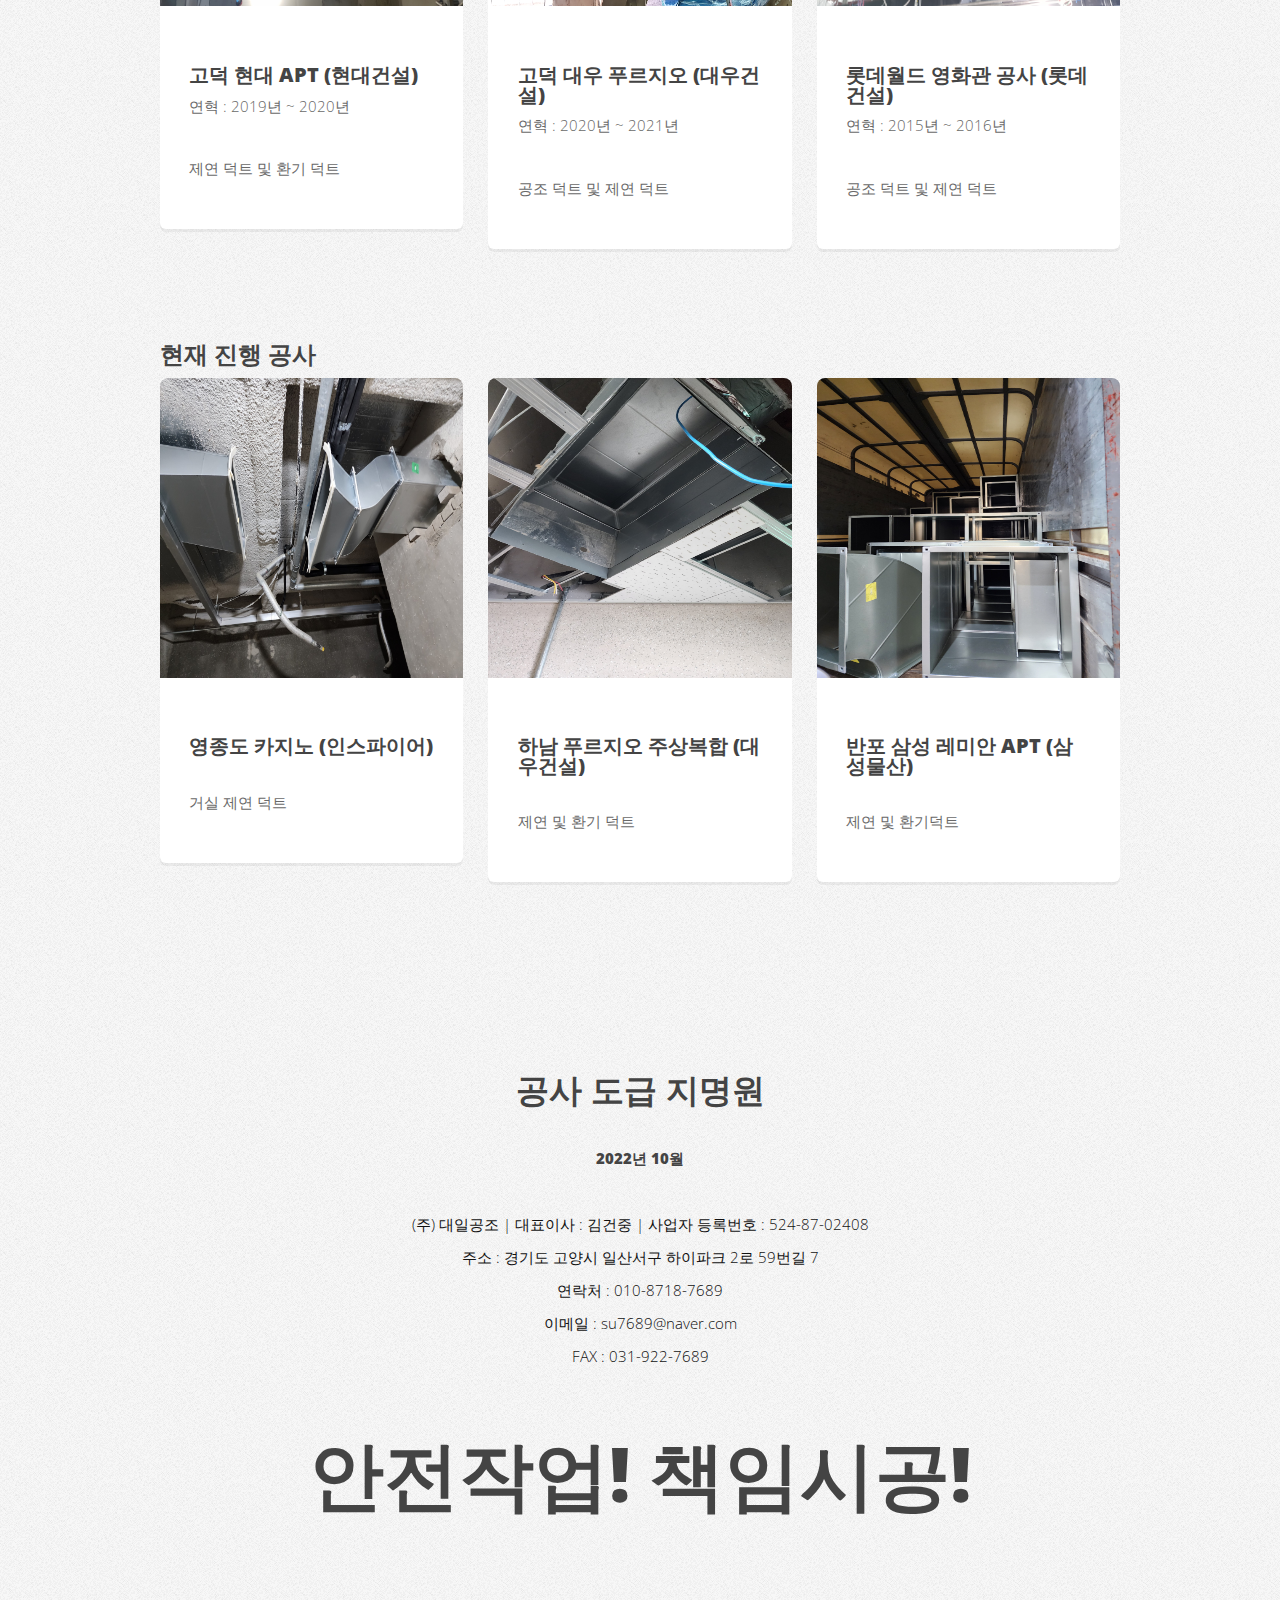
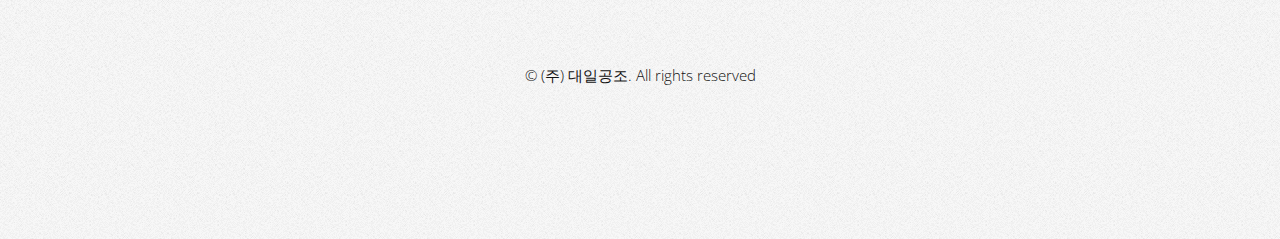
==== commit 38cdf590: "fix/logo, color" ====
--- a/index.html
+++ b/index.html
@@ -20,7 +20,9 @@
 
 						<!-- Logo -->
 							<div id="logo">
-								<h1><a href="index.html">(주) 대일공조</a></h1><br/>								
+								<img src="./images/daeil-logo-removebg-preview.png" alt="로고" style="height: 130px;"/>
+								<!-- <h1><a href="index.html">(주) 대일공조</a></h1> -->
+								<br/>
 								<!-- <span></span> -->
 							</div>
 
@@ -60,12 +62,12 @@
 						<div class="row">
 							<div class="col-7 col-12-medium">
 								<h2>안녕하세요.</h2>
-								<p>대한민국 최고 <br/> 닥트 전문 기업 <br/> 대일공조입니다.</p>
+								<p>대한민국 최고 <br/> 닥트 전문 기업 <br/> <b><span>대일공조</span></b>입니다.</p>
 							</div>
 							<div class="col-5 col-12-medium">
 								<ul>
-									<li><a href="no-sidebar.html" class="button large icon solid fa-arrow-circle-right">더보기</a></li>
-									<li><a href="#" class="button alt large icon solid fa-question-circle">견적문의</a></li>
+									<li><a href="no-sidebar.html" class="button large icon solid fa-arrow-circle-right">더보기</a></li>									
+									<li><a href="mailto:su7689@naver.com" class="button alt large icon solid fa-question-circle">견적문의</a></li>
 								</ul>
 							</div>
 						</div>
@@ -76,7 +78,7 @@
 				<div id="features-wrapper">
 					<div class="container">
 						<br/>
-						<h1 style="font-size: 24px;">시공 실적</h1>
+						<h1 style="font-size: 24px; margin-bottom: 8px;">시공 실적</h1>
 						<div class="row">
 							
 							<div class="col-4 col-12-medium">
@@ -181,7 +183,7 @@
 			<!-- Main -->
 			<div id="features-wrapper">
 				<div class="container">
-					<h1 style="font-size: 24px;">현재 진행 공사</h1>
+					<h1 style="font-size: 24px; margin-bottom: 8px;">현재 진행 공사</h1>
 					<div class="row">
 						
 						<div class="col-4 col-12-medium">
--- a/assets/css/main.css
+++ b/assets/css/main.css
@@ -1634,7 +1634,7 @@
 		-webkit-appearance: none;
 		position: relative;
 		display: inline-block;
-		background: #0090c5;
+		background: #013376;
 		color: #fff;
 		text-decoration: none;
 		border-radius: 6px;
@@ -1661,7 +1661,7 @@
 		input[type="reset"]:hover,
 		button:hover,
 		.button:hover {
-			background: #10a0d5;
+			background: #0d85b1;
 		}
 
 		input[type="button"]:active,
@@ -1930,6 +1930,9 @@
 
 	#header {
 		position: relative;
+		display :flex;
+		justify-content: space-between;
+		align-items: center;
 	}
 
 /* Logo */
@@ -1963,9 +1966,7 @@
 /* Nav */
 
 	#nav {
-		position: absolute;
-		right: 0;
-		top: 0;
+		/* position: absolute; */
 		font-size: 0.9em;
 	}
 
@@ -1986,11 +1987,13 @@
 					-ms-transition: background-color .25s ease-in-out;
 					transition: background-color .25s ease-in-out;
 					font-weight: 800;
+					font-size: large;
 					letter-spacing: 0.025em;
 					color: #696969;
 					text-decoration: none;
-					border-radius: 6px;
-					padding: 0.5em 1em 0.5em 1em;
+					border-radius: 8px;
+					padding: 0.8em 1.4em 0.8em 1.4em;
+					
 				}
 
 				#nav ul li > ul {
@@ -2006,7 +2009,7 @@
 				}
 
 				#nav ul li.current a {
-					background: #444;
+					background: #013376;
 					color: #fff;
 				}
 
@@ -2087,6 +2090,10 @@
 			font-size: 2.75em;
 			line-height: 1.35em;
 			margin: 0;
+		}
+
+		#banner p span {
+			color: #013376;
 		}
 
 		#banner .button {
